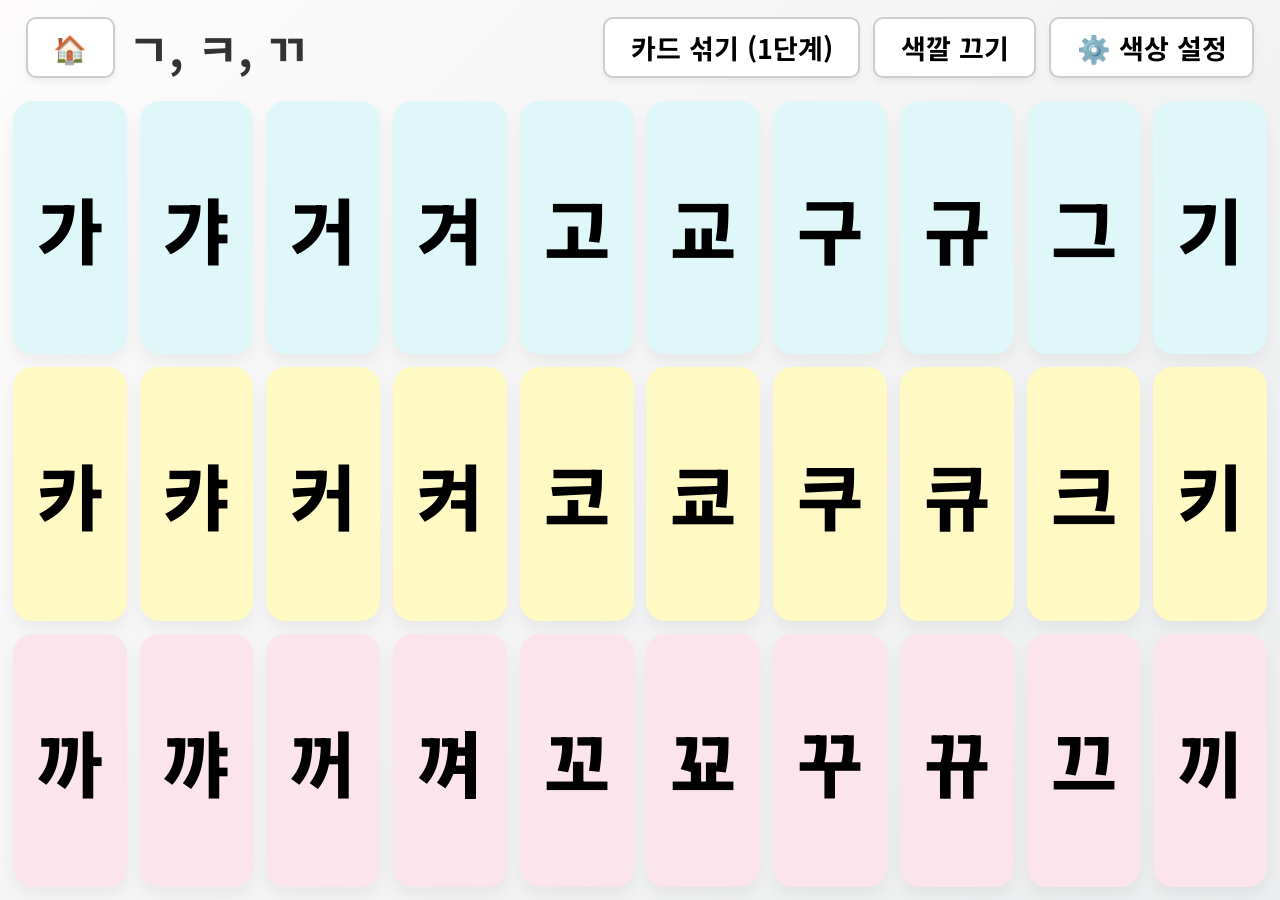
==== app.html @ 87c0d21d "Initial commit: 28가지 버전의 한글 파닉스 학습 앱 최종 완성" ====
<!DOCTYPE html>
<html lang="ko">
<head>
    <meta charset="UTF-8">
    <meta name="viewport" content="width=device-width, initial-scale=1.0">
    <title>한글 발음 비교 (ㄱ, ㄲ, ㅋ)</title>
    <!-- 구글 폰트 'Noto Sans KR' 추가 (고딕체) -->
    <link rel="preconnect" href="https://fonts.googleapis.com">
    <link rel="preconnect" href="https://fonts.gstatic.com" crossorigin>
    <link href="https://fonts.googleapis.com/css2?family=Noto+Sans+KR:wght@400;700;900&display=swap" rel="stylesheet">
    <link rel="stylesheet" href="style.css">
</head>
<body>
    <header id="header">
        <div style="display: flex; gap: 1vw; align-items: center;">
            <a href="index.html" class="btn" style="text-decoration: none; color: black; display: flex; align-items: center; justify-content: center; height: 100%; white-space: nowrap;">🏠</a>
            <h1 id="app-title">ㄱ, ㄲ, ㅋ</h1>
        </div>
        <div class="header-buttons">
            <button id="shuffle-btn" class="btn">카드 섞기 (1단계)</button>
            <button id="color-toggle" class="btn">색깔 끄기</button>
            <button id="settings-btn" class="btn">⚙️ 색상 설정</button>
        </div>
    </header>
    <main id="app-container">
        <!-- 자바스크립트로 카드가 동적으로 생성됩니다. -->
    </main>

    <!-- 설정 모달창 -->
    <div id="settings-modal" style="display: none; position: fixed; top: 0; left: 0; width: 100%; height: 100%; background: rgba(0,0,0,0.4); backdrop-filter: blur(5px); justify-content: center; align-items: center; z-index: 1000;">
        <div style="background: white; padding: 3vw; border-radius: 20px; box-shadow: 0 10px 30px rgba(0,0,0,0.2); display: flex; flex-direction: column; gap: 2vh; min-width: 400px;">
            <h2 style="margin: 0; font-size: 4vh; text-align: center;">🎨 행별 배경색 설정</h2>
            <div id="dynamic-color-settings" style="display: flex; flex-direction: column; gap: 1.5vh; max-height: 50vh; overflow-y: auto;">
                <!-- JS에서 동적으로 색상 창 렌더링 -->
            </div>
            <div style="display: flex; gap: 10px; margin-top: 2vh;">
                <button id="save-colors-btn" class="btn" style="flex: 1; font-size: 2.5vh; background: #e0f7fa; border-color: #80deea;">저장</button>
                <button id="reset-colors-btn" class="btn" style="flex: 1; font-size: 2.5vh; background: #fff9c4; border-color: #fff176;">초기화</button>
                <button id="close-modal-btn" class="btn" style="flex: 1; font-size: 2.5vh; background: #fce4ec; border-color: #f48fb1;">닫기</button>
            </div>
        </div>
    </div>

    <script src="app.js"></script>
</body>
</html>
---- style.css ----
* {
    box-sizing: border-box;
    margin: 0;
    padding: 0;
    -webkit-tap-highlight-color: transparent;
}

body {
    width: 100vw;
    height: 100vh;
    overflow: hidden; /* 스크롤바 방지 */
    background: linear-gradient(135deg, #fdfbfb 0%, #ebedee 100%);
    font-family: 'Noto Sans KR', sans-serif;
    display: flex;
    flex-direction: column;
    justify-content: center;
    align-items: center;
    padding: 1vw; /* 전체적인 테두리 여백 */
}

#header {
    width: 100%;
    height: 8vh;
    display: flex;
    justify-content: space-between;
    align-items: center;
    padding: 0 1vw;
    margin-bottom: 2vh;
}

.header-buttons {
    display: flex;
    gap: 1vw;
}

#header h1 {
    font-size: 5vh;
    margin: 0;
    color: #333;
}

.btn {
    padding: 1vh 2vw;
    font-size: 3vh;
    font-family: inherit;
    font-weight: 700;
    background: white;
    border: 2px solid #ccc;
    border-radius: 10px;
    cursor: pointer;
    box-shadow: 0 4px 6px rgba(0,0,0,0.05);
    transition: all 0.2s;
}

.btn:active {
    transform: scale(0.95);
}

#app-container {
    width: 100%;
    height: 90vh; /* 남은 공간 활용 */
    display: grid;
    /* 가로축 10개 고정, 세로축은 인라인 스타일로 동적 할당됨 */
    grid-template-columns: repeat(10, 1fr);
    gap: 1vw; /* 카드 사이 간격을 뷰포트 너비 기준으로 유동적으로 설정 */
}

.card {
    display: flex;
    justify-content: center;
    align-items: center;
    font-size: 8vmin; /* 화면 크기에 맞춘 폰트 크기 */
    background: white;
    border-radius: 20px;
    cursor: pointer;
    user-select: none;
    box-shadow: 0 8px 15px rgba(0, 0, 0, 0.05);
    transition: all 0.2s cubic-bezier(0.175, 0.885, 0.32, 1.275); /* 바운스 효과 타이밍 함수 */
    border: 4px solid transparent;
    color: black;
    font-weight: 800;
}

/* 튜토리얼 대상 1학년을 위한 자음 단위별 테마 색상 설정 (유리질 느낌 + 파스텔) */
:root {
    --row-0-bg: #e0f7fa;
    --row-1-bg: #fff9c4;
    --row-2-bg: #fce4ec;
    --row-3-bg: #e8f5e9;
    --row-4-bg: #f3e5f5;
    --row-5-bg: #ffe0b2;
}

.card.row-0 {
    background: var(--row-0-bg);
    border-color: var(--row-0-bg);
    color: black;
}

.card.row-1 {
    background: var(--row-1-bg);
    border-color: var(--row-1-bg);
    color: black;
}

.card.row-2 {
    background: var(--row-2-bg);
    border-color: var(--row-2-bg);
    color: black;
}

.card.row-3 {
    background: var(--row-3-bg);
    border-color: var(--row-3-bg);
    color: black;
}

.card.row-4 {
    background: var(--row-4-bg);
    border-color: var(--row-4-bg);
    color: black;
}

/* 색상 끄기 토글 시 적용되는 스타일 */
body.color-off .card {
    background: white;
    border-color: #ddd;
    color: black;
}

/* ================= 홈 화면(메뉴) 스타일 ================= */
.home-body {
    flex-direction: column;
    justify-content: flex-start;
    padding: 5vh 5vw;
}

#home-header {
    text-align: center;
    margin-bottom: 2vh;
}

#home-header h1 {
    font-size: 5vh;
    color: #333;
    margin-top: 0;
    margin-bottom: 1.5vh;
}

.tabs {
    display: flex;
    justify-content: center;
    gap: 1vw;
}

.tab-btn {
    padding: 1.5vh 3vw;
    font-size: 2.5vh;
    font-weight: 700;
    border: 2px solid #ccc;
    border-radius: 30px;
    background: white;
    cursor: pointer;
    transition: all 0.2s ease;
    font-family: inherit;
}

.tab-btn.active {
    background: #333;
    color: white;
    border-color: #333;
}

.home-grid {
    display: grid;
    gap: 2vw;
    width: 90%;
    margin: 0 auto;
    flex-grow: 1;
    height: 75vh;
}

#home-container-grouped {
    grid-template-columns: repeat(3, 1fr);
    grid-template-rows: repeat(3, 1fr);
}

#home-container-single {
    grid-template-columns: repeat(5, 1fr);
    grid-template-rows: repeat(4, 1fr);
}

.hidden {
    display: none !important;
}

.home-menu-btn {
    display: flex;
    flex-direction: column;
    justify-content: center;
    align-items: center;
    text-decoration: none;
    border-radius: 30px;
    box-shadow: 0 10px 20px rgba(0,0,0,0.1);
    transition: all 0.2s cubic-bezier(0.175, 0.885, 0.32, 1.275);
    color: black;
    border: 5px solid transparent;
}

.home-menu-btn:hover {
    transform: translateY(-10px) scale(1.05);
    box-shadow: 0 20px 40px rgba(0,0,0,0.15);
}

.home-menu-btn:active {
    transform: translateY(5px) scale(0.95);
}

.menu-title {
    font-size: 5vh;
    font-weight: 900;
    text-align: center;
    word-break: keep-all;
}

.menu-subtitle {
    font-size: 2.5vh;
    font-weight: 700;
    opacity: 0.8;
    text-align: center;
    margin-top: 1vh;
}

/* 홈 메뉴 테마 */
.home-menu-btn.group-1 { background: linear-gradient(135deg, #e0f7fa 0%, #b2ebf2 100%); border-color: #80deea; }
.home-menu-btn.group-2 { background: linear-gradient(135deg, #fff9c4 0%, #fff59d 100%); border-color: #fff176; }
.home-menu-btn.group-3 { background: linear-gradient(135deg, #fce4ec 0%, #f8bbd0 100%); border-color: #f48fb1; }
.home-menu-btn.group-4 { background: linear-gradient(135deg, #e8f5e9 0%, #c8e6c9 100%); border-color: #81c784; }
.home-menu-btn.group-5 { background: linear-gradient(135deg, #f3e5f5 0%, #e1bee7 100%); border-color: #ba68c8; }
.home-menu-btn.group-6 { background: linear-gradient(135deg, #ffe0b2 0%, #ffcc80 100%); border-color: #ffb74d; }
.home-menu-btn.group-7 { background: linear-gradient(135deg, #e0f2f1 0%, #b2dfdb 100%); border-color: #80cbc4; }
.home-menu-btn.group-8 { background: linear-gradient(135deg, #f8bbd0 0%, #f48fb1 100%); border-color: #f06292; }
.home-menu-btn.group-9 { background: linear-gradient(135deg, #e3f2fd 0%, #bbdefb 100%); border-color: #90caf9; }

/* 낱개 자음 버튼 테마 */
.home-menu-btn.single-btn:nth-child(5n+1) { background: linear-gradient(135deg, #fff9c4, #fff59d); border-color: #fff176; }
.home-menu-btn.single-btn:nth-child(5n+2) { background: linear-gradient(135deg, #ffe0b2, #ffcc80); border-color: #ffb74d; }
.home-menu-btn.single-btn:nth-child(5n+3) { background: linear-gradient(135deg, #fce4ec, #f8bbd0); border-color: #f48fb1; }
.home-menu-btn.single-btn:nth-child(5n+4) { background: linear-gradient(135deg, #e3f2fd, #bbdefb); border-color: #90caf9; }
.home-menu-btn.single-btn:nth-child(5n+5) { background: linear-gradient(135deg, #e8f5e9, #c8e6c9); border-color: #81c784; }

#home-container-single .menu-title {
    font-size: 6vh;
}

/* 호버 이펙트 (터치 모니터 외 마우스 사용 시 대비) */
.card:hover {
    transform: translateY(-5px) scale(1.05);
    box-shadow: 0 15px 25px rgba(0, 0, 0, 0.15);
}

/* 클릭(터치) 될 때 재생 효과 */
.card:active, .card.playing {
    transform: translateY(5px) scale(0.95);
    box-shadow: 0 5px 10px rgba(0, 0, 0, 0.1);
    filter: brightness(0.9);
}
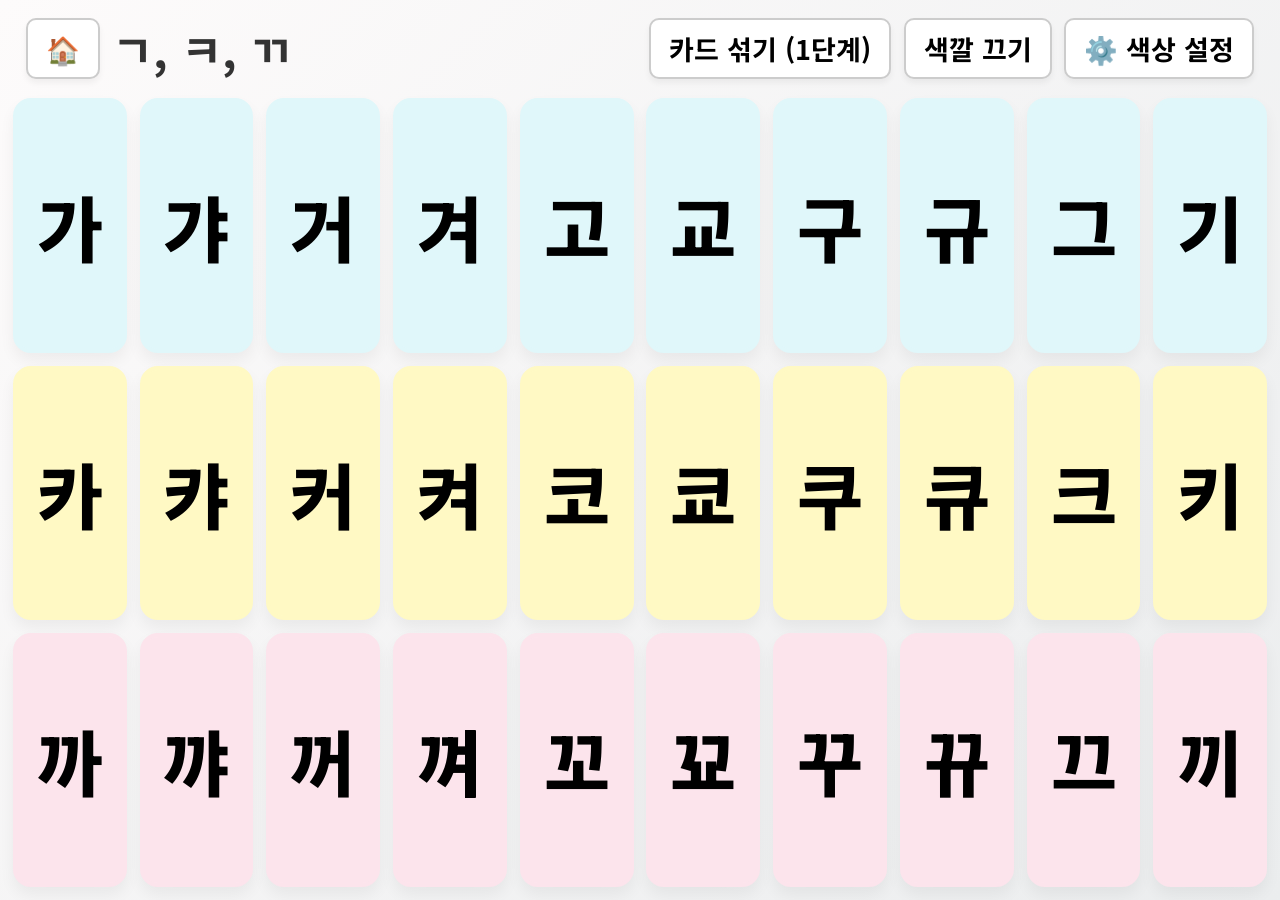
==== commit f85e0256: "앱 안 브라우저 처리와 화면 크기 맞춤 - 카카오톡·네이버·페이스북 등 앱 안 브라우저로 열리면 기본 브라우저로 다시 열기 - 휴대폰·태블릿·전자칠판·낮은 창 어디서도 스크롤이나 " ====
--- a/app.html
+++ b/app.html
@@ -2,6 +2,46 @@
 <html lang="ko">
 <head>
     <meta charset="UTF-8">
+<script>
+/* 카카오톡·네이버·페이스북·인스타그램·라인·밴드 등 앱 안 브라우저로 열리면 기본 브라우저(크롬·사파리)로 다시 열기 */
+(function () {
+  if (window.top !== window.self) return;
+  var ua = navigator.userAgent || '';
+  var url = location.href;
+  var inApp = /KAKAOTALK|KAKAOSTORY|NAVER\(inapp|NAVER\/|FBAN|FBAV|FB_IAB|FBIOS|Instagram|\bLine\/|DaumApps|BAND\/|everytimeApp|Whale\/[\d.]+ .*inapp|; wv\)/i.test(ua);
+  if (!inApp) return;
+  if (/KAKAOTALK/i.test(ua)) { location.href = 'kakaotalk://web/openExternal?url=' + encodeURIComponent(url); return; }
+  if (/\bLine\//i.test(ua)) {
+    if (url.indexOf('openExternalBrowser=1') < 0) location.href = url + (url.indexOf('?') < 0 ? '?' : '&') + 'openExternalBrowser=1';
+    return;
+  }
+  if (/Android/i.test(ua)) {
+    location.href = 'intent://' + url.replace(/^https?:\/\//, '') + '#Intent;scheme=https;package=com.android.chrome;end';
+    return;
+  }
+  // 아이폰의 앱 안 브라우저는 사파리로 바로 넘길 수 없어 안내 화면을 띄움
+  document.addEventListener('DOMContentLoaded', function () {
+    var box = document.createElement('div');
+    box.setAttribute('role', 'dialog');
+    box.style.cssText = 'position:fixed;inset:0;z-index:2147483647;background:rgba(20,24,32,.94);color:#f2f3f6;display:flex;flex-direction:column;align-items:center;justify-content:center;gap:14px;padding:24px;text-align:center;font:15px/1.6 -apple-system,system-ui,sans-serif;word-break:keep-all';
+    box.innerHTML = '<strong style="font-size:18px">사파리에서 열어 주세요</strong>' +
+      '<span>이 앱 안의 브라우저에서는 소리나 화면이 제대로 작동하지 않을 수 있어요.<br>오른쪽 아래 ⋯ 또는 공유 버튼에서 <b>Safari로 열기</b>를 눌러 주세요.</span>' +
+      '<button type="button" data-a="copy" style="font:inherit;padding:10px 20px;border-radius:999px;border:0;background:#f2f3f6;color:#141820">주소 복사</button>' +
+      '<button type="button" data-a="stay" style="font:inherit;background:none;border:0;color:#aab0bd;text-decoration:underline">그냥 여기서 보기</button>';
+    box.addEventListener('click', function (e) {
+      var a = e.target.getAttribute && e.target.getAttribute('data-a');
+      if (a === 'stay') box.remove();
+      if (a === 'copy') {
+        var b = e.target;
+        (navigator.clipboard ? navigator.clipboard.writeText(url) : Promise.reject()).then(
+          function () { b.textContent = '복사했어요'; },
+          function () { window.prompt('주소를 복사해 사파리에 붙여 넣어 주세요', url); });
+      }
+    });
+    document.body.appendChild(box);
+  });
+})();
+</script>
     <meta name="viewport" content="width=device-width, initial-scale=1.0">
     <title>한글 발음 비교 (ㄱ, ㄲ, ㅋ)</title>
     <!-- 구글 폰트 'Noto Sans KR' 추가 (고딕체) -->
--- a/style.css
+++ b/style.css
@@ -182,7 +182,7 @@
 
 #home-container-grouped {
     grid-template-columns: repeat(3, 1fr);
-    grid-template-rows: repeat(3, 1fr);
+    grid-template-rows: repeat(4, 1fr);
 }
 
 #home-container-single {
@@ -241,6 +241,7 @@
 .home-menu-btn.group-7 { background: linear-gradient(135deg, #e0f2f1 0%, #b2dfdb 100%); border-color: #80cbc4; }
 .home-menu-btn.group-8 { background: linear-gradient(135deg, #f8bbd0 0%, #f48fb1 100%); border-color: #f06292; }
 .home-menu-btn.group-9 { background: linear-gradient(135deg, #e3f2fd 0%, #bbdefb 100%); border-color: #90caf9; }
+.home-menu-btn.group-10 { background: linear-gradient(135deg, #e8eaf6 0%, #c5cae9 100%); border-color: #9fa8da; }
 
 /* 낱개 자음 버튼 테마 */
 .home-menu-btn.single-btn:nth-child(5n+1) { background: linear-gradient(135deg, #fff9c4, #fff59d); border-color: #fff176; }
@@ -265,3 +266,33 @@
     box-shadow: 0 5px 10px rgba(0, 0, 0, 0.1);
     filter: brightness(0.9);
 }
+
+
+/* ── 첫 화면을 어떤 화면에서도 스크롤·잘림 없이 맞추기 ── */
+.home-body { height: 100vh; height: 100dvh; padding: 3vh 4vw; box-sizing: border-box; overflow: hidden; }
+#home-header { flex: none; margin-bottom: 2vh; }
+#home-header h1 { font-size: min(5vh, 7vw); }
+.tab-btn { font-size: min(2.5vh, 3.8vw); padding: 1.2vh 3vw; }
+.home-grid { height: auto; flex: 1 1 0; min-height: 0; width: 100%; max-width: 1600px; gap: min(2vw, 2vh); }
+#home-container-grouped { grid-template-columns: repeat(3, minmax(0, 1fr)); grid-template-rows: repeat(4, minmax(0, 1fr)); }
+#home-container-single { grid-template-columns: repeat(5, minmax(0, 1fr)); grid-template-rows: repeat(4, minmax(0, 1fr)); }
+.home-menu-btn { min-width: 0; min-height: 0; overflow: hidden; border-radius: min(30px, 3vmin); border-width: min(5px, 0.7vmin); }
+.menu-title { font-size: min(5vh, 4.4vw); line-height: 1.15; }
+.menu-subtitle { font-size: min(2.5vh, 2.6vw); margin-top: 0.6vh; }
+#home-container-single .menu-title { font-size: min(6vh, 6vw); }
+@media (orientation: portrait) {
+    #home-container-grouped { grid-template-columns: repeat(2, minmax(0, 1fr)); grid-template-rows: repeat(5, minmax(0, 1fr)); }
+    #home-container-single { grid-template-columns: repeat(4, minmax(0, 1fr)); grid-template-rows: repeat(5, minmax(0, 1fr)); }
+    .menu-title { font-size: min(4vh, 7vw); }
+    .menu-subtitle { font-size: min(2.2vh, 3.8vw); }
+    #home-container-single .menu-title { font-size: min(5vh, 9vw); }
+}
+
+/* ── 학습 화면: 휴대폰·낮은 창에서도 머리 버튼과 카드가 잘리지 않게 ── */
+body:not(.home-body) { height: 100vh; height: 100dvh; width: 100%; }
+#header { height: auto; min-height: 8vh; flex: none; flex-wrap: wrap; gap: 0.8vh 1vw; margin-bottom: 1.5vh; }
+#header h1 { font-size: min(5vh, 5vw); white-space: nowrap; }
+#header .btn { font-size: min(3vh, 3.4vw); padding: 1vh min(2vw, 2vh); white-space: nowrap; }
+.header-buttons { flex-wrap: wrap; }
+#app-container { height: auto; flex: 1 1 0; min-height: 0; }
+.card { min-width: 0; min-height: 0; font-size: min(8vmin, 6.5vw); border-radius: min(20px, 2vmin); }
